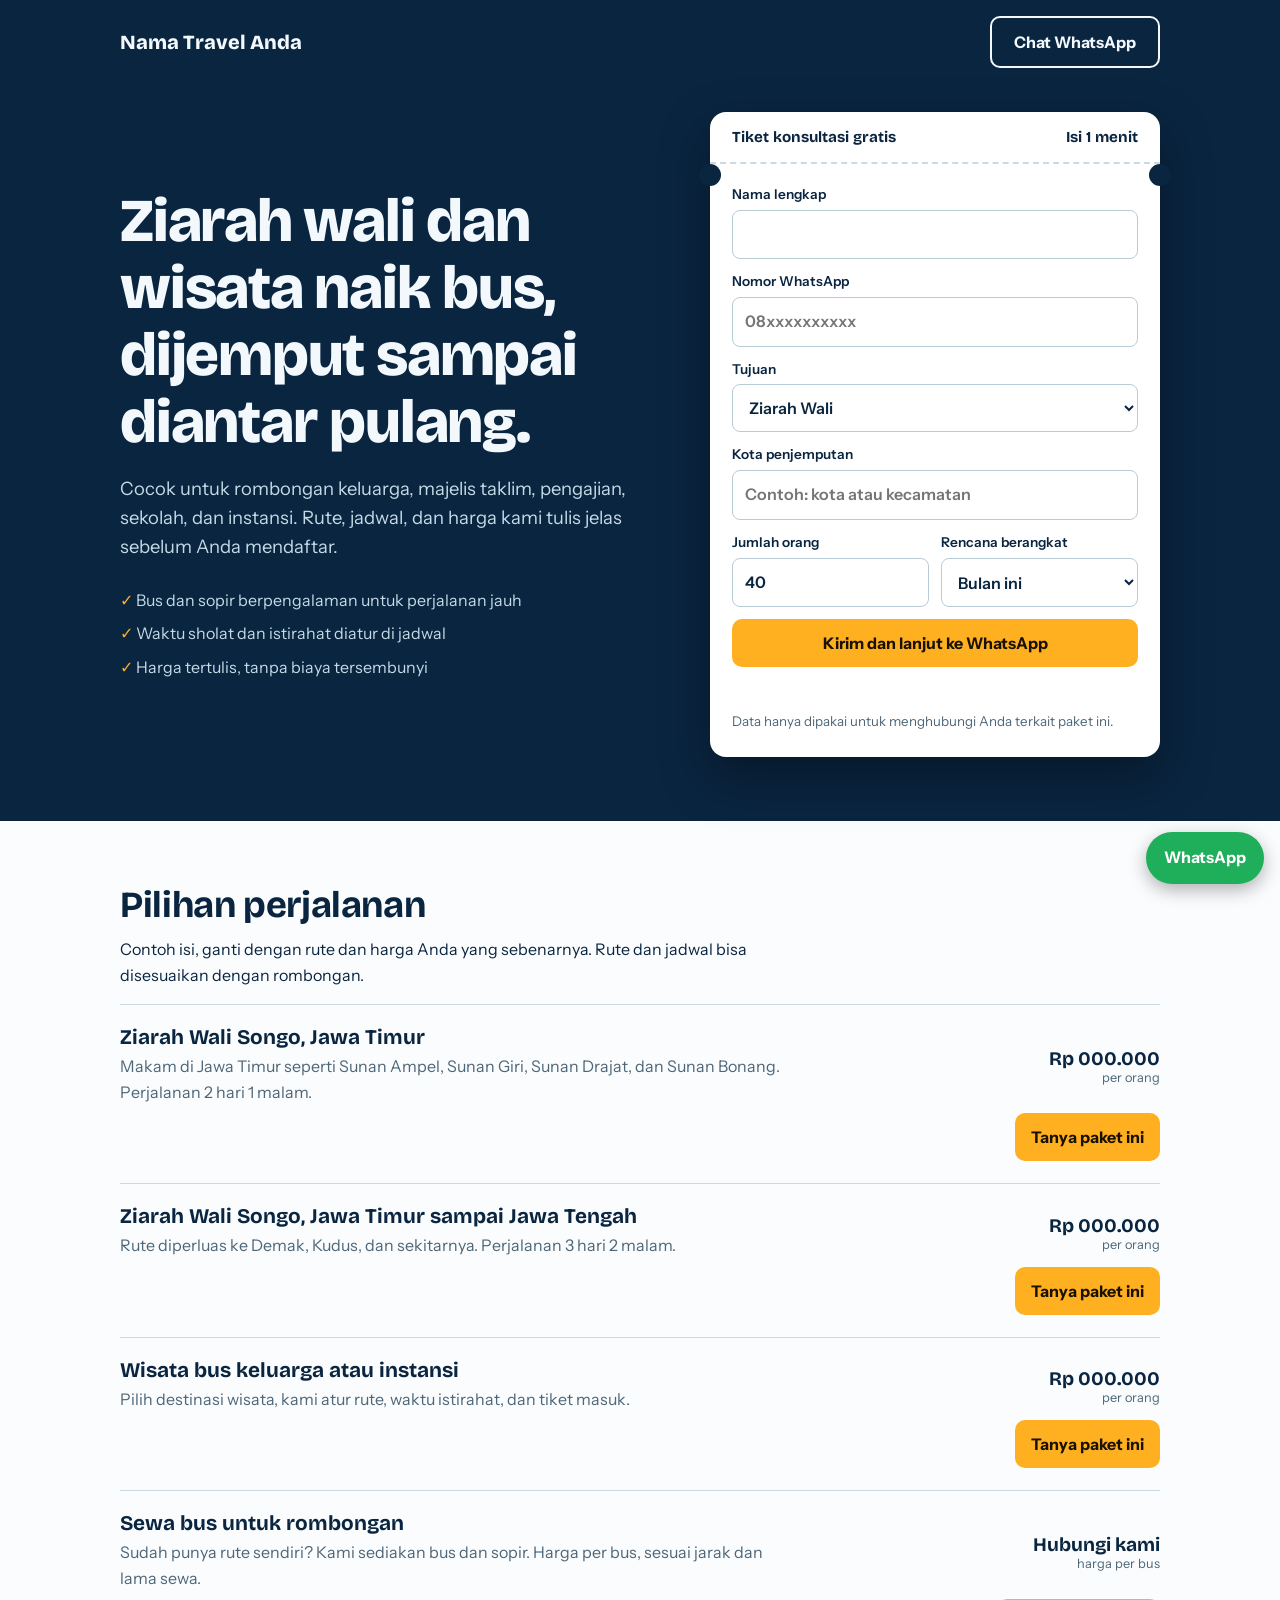
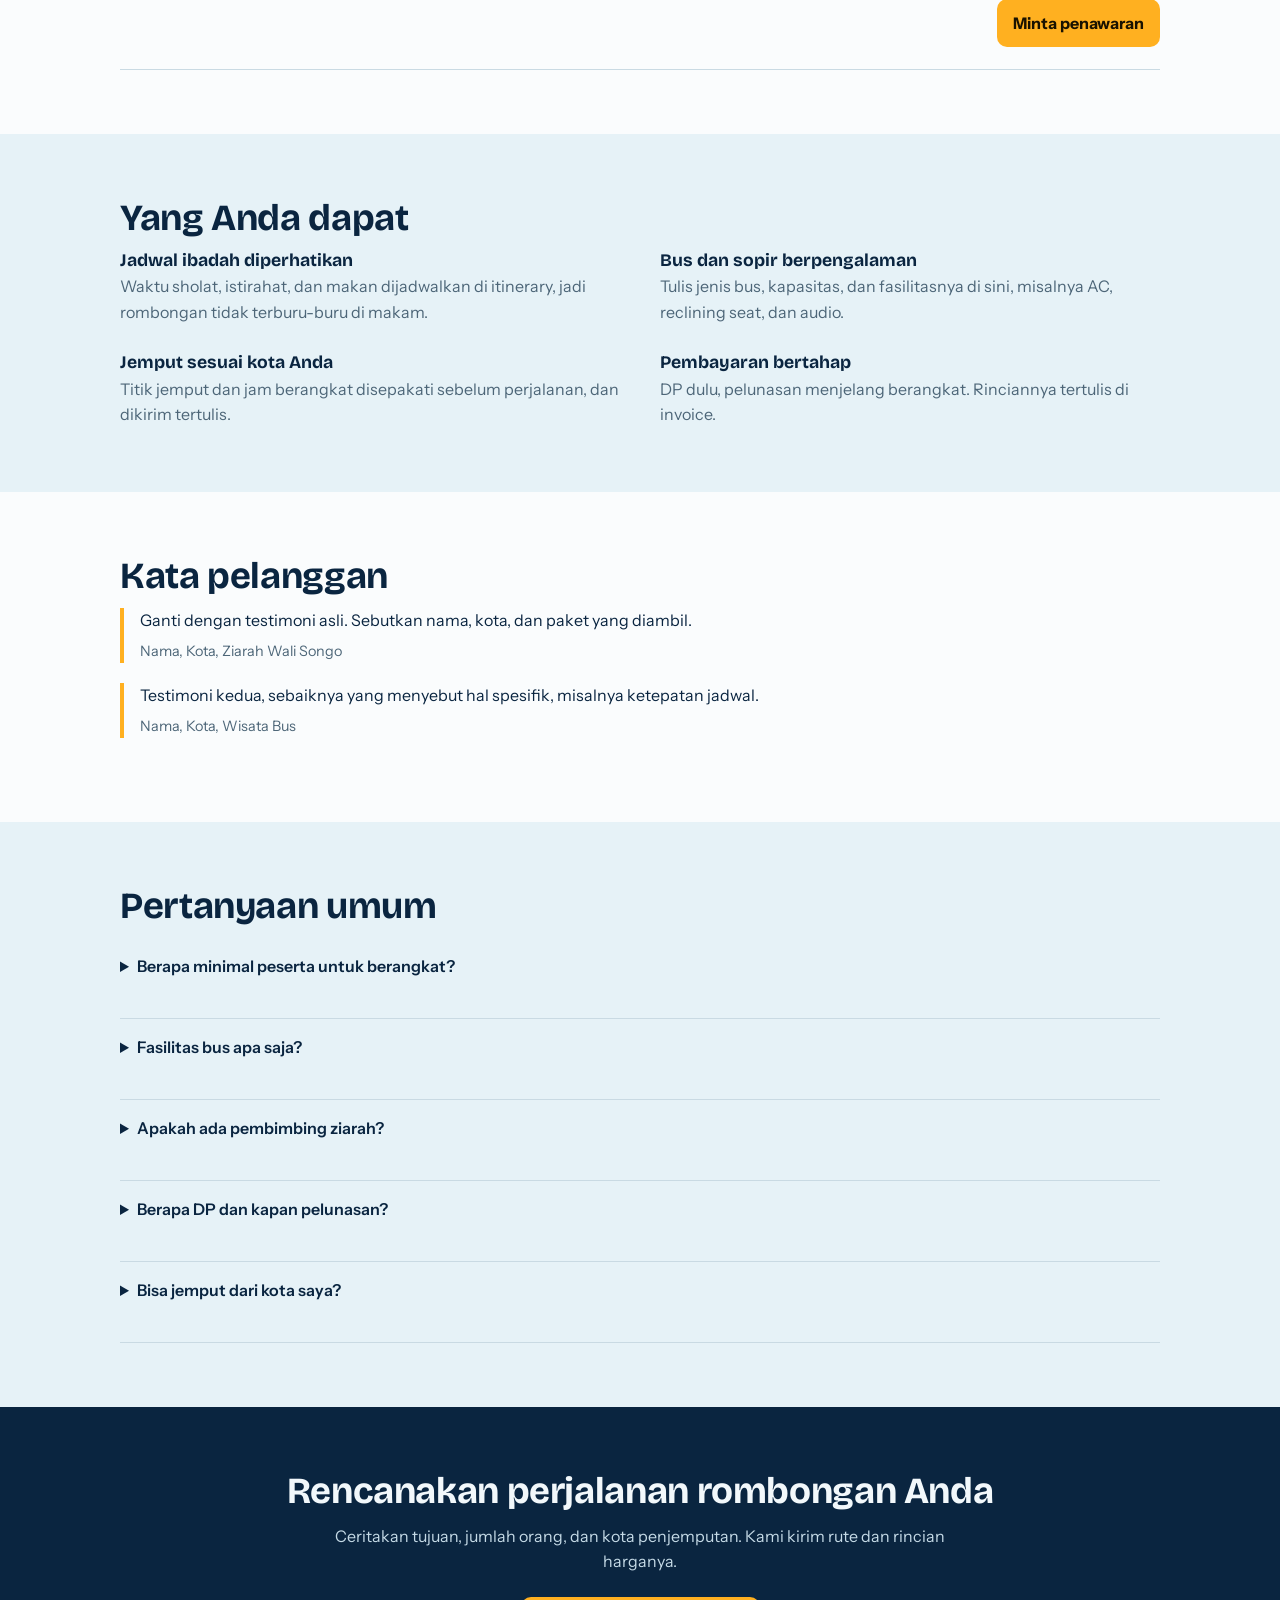
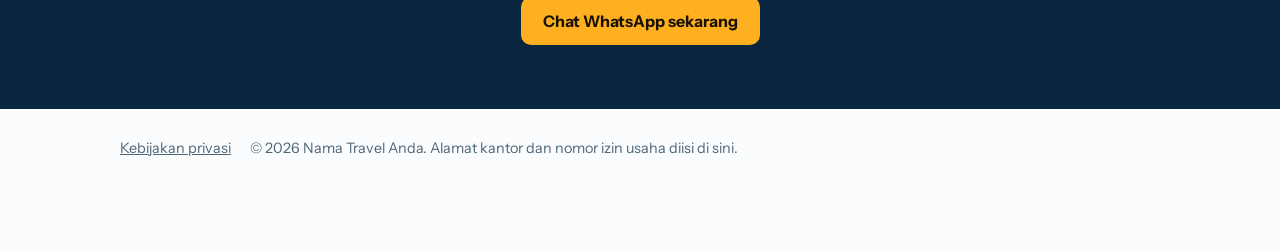
==== index.html @ 1b70b406 "Add files via upload" ====
<!DOCTYPE html>
<html lang="id">
<head>
<meta charset="utf-8">
<meta name="viewport" content="width=device-width, initial-scale=1, viewport-fit=cover">
<meta name="theme-color" content="#0A2540">
<title>Wisata dan Ziarah Wali Naik Bus, Harga Jelas | Nama Travel Anda</title>
<meta name="description" content="Paket wisata dan ziarah wali dengan bus untuk keluarga, pengajian, dan instansi. Itinerary jelas, harga transparan. Konsultasi gratis via WhatsApp.">
<link rel="preconnect" href="https://fonts.googleapis.com">
<link rel="preconnect" href="https://fonts.gstatic.com" crossorigin>
<link href="https://fonts.googleapis.com/css2?family=Bricolage+Grotesque:wght@600;700;800&family=Instrument+Sans:wght@400;600;700&display=swap" rel="stylesheet">
<link rel="stylesheet" href="style.css">
<script src="config.js" defer></script>
</head>
<body>

<div class="hero">
  <div class="wrap">
    <header class="top">
      <span class="logo">Nama Travel Anda</span>
      <a class="btn ghost" data-wa="Halo, saya mau tanya paket perjalanan.">Chat WhatsApp</a>
    </header>
    <div class="grid">
      <div>
        <h1>Ziarah wali dan wisata naik bus, dijemput sampai diantar pulang.</h1>
        <p class="lead">Cocok untuk rombongan keluarga, majelis taklim, pengajian, sekolah, dan instansi. Rute, jadwal, dan harga kami tulis jelas sebelum Anda mendaftar.</p>
        <ul>
          <li>Bus dan sopir berpengalaman untuk perjalanan jauh</li>
          <li>Waktu sholat dan istirahat diatur di jadwal</li>
          <li>Harga tertulis, tanpa biaya tersembunyi</li>
        </ul>
      </div>

      <div class="pass" id="daftar">
        <div class="pass-head"><span>Tiket konsultasi gratis</span><span>Isi 1 menit</span></div>
        <form id="lead-form" novalidate>
          <label>Nama lengkap<input name="nama" autocomplete="name" enterkeyhint="next" required></label>
          <label>Nomor WhatsApp<input name="hp" type="tel" inputmode="tel" autocomplete="tel" enterkeyhint="send" placeholder="08xxxxxxxxxx" required></label>
          <label>Tujuan
            <select name="tujuan">
              <option>Ziarah Wali</option>
              <option>Wisata Bus</option>
              <option>Sewa Bus Rombongan</option>
            </select>
          </label>
          <label>Kota penjemputan<input name="jemput" autocomplete="address-level2" enterkeyhint="next" placeholder="Contoh: kota atau kecamatan"></label>
          <div class="row2">
            <label>Jumlah orang<input name="pax" type="number" inputmode="numeric" min="1" value="40"></label>
            <label>Rencana berangkat
              <select name="bulan">
                <option>Bulan ini</option><option>1–2 bulan lagi</option><option>3–6 bulan lagi</option><option>Belum pasti</option>
              </select>
            </label>
          </div>
          <button class="btn" type="submit">Kirim dan lanjut ke WhatsApp</button>
          <p id="form-msg" role="status"></p>
          <small>Data hanya dipakai untuk menghubungi Anda terkait paket ini.</small>
        </form>
      </div>
    </div>
  </div>
</div>

<section class="s" id="paket">
  <div class="wrap">
    <h2>Pilihan perjalanan</h2>
    <p>Contoh isi, ganti dengan rute dan harga Anda yang sebenarnya. Rute dan jadwal bisa disesuaikan dengan rombongan.</p>
    <div class="pkg">
      <div class="pkg-row">
        <div><h3>Ziarah Wali Songo, Jawa Timur</h3><p>Makam di Jawa Timur seperti Sunan Ampel, Sunan Giri, Sunan Drajat, dan Sunan Bonang. Perjalanan 2 hari 1 malam.</p></div>
        <div class="price">Rp 000.000<small>per orang</small></div>
        <a class="btn" data-wa="Halo, saya mau tanya paket Ziarah Wali Songo Jawa Timur.">Tanya paket ini</a>
      </div>
      <div class="pkg-row">
        <div><h3>Ziarah Wali Songo, Jawa Timur sampai Jawa Tengah</h3><p>Rute diperluas ke Demak, Kudus, dan sekitarnya. Perjalanan 3 hari 2 malam.</p></div>
        <div class="price">Rp 000.000<small>per orang</small></div>
        <a class="btn" data-wa="Halo, saya mau tanya paket Ziarah Wali Songo Jatim dan Jateng.">Tanya paket ini</a>
      </div>
      <div class="pkg-row">
        <div><h3>Wisata bus keluarga atau instansi</h3><p>Pilih destinasi wisata, kami atur rute, waktu istirahat, dan tiket masuk.</p></div>
        <div class="price">Rp 000.000<small>per orang</small></div>
        <a class="btn" data-wa="Halo, saya mau tanya paket wisata bus.">Tanya paket ini</a>
      </div>
      <div class="pkg-row">
        <div><h3>Sewa bus untuk rombongan</h3><p>Sudah punya rute sendiri? Kami sediakan bus dan sopir. Harga per bus, sesuai jarak dan lama sewa.</p></div>
        <div class="price">Hubungi kami<small>harga per bus</small></div>
        <a class="btn" data-wa="Halo, saya mau minta penawaran sewa bus rombongan.">Minta penawaran</a>
      </div>
    </div>
  </div>
</section>

<section class="s alt">
  <div class="wrap">
    <h2>Yang Anda dapat</h2>
    <div class="why">
      <div><h3>Jadwal ibadah diperhatikan</h3><p>Waktu sholat, istirahat, dan makan dijadwalkan di itinerary, jadi rombongan tidak terburu-buru di makam.</p></div>
      <div><h3>Bus dan sopir berpengalaman</h3><p>Tulis jenis bus, kapasitas, dan fasilitasnya di sini, misalnya AC, reclining seat, dan audio.</p></div>
      <div><h3>Jemput sesuai kota Anda</h3><p>Titik jemput dan jam berangkat disepakati sebelum perjalanan, dan dikirim tertulis.</p></div>
      <div><h3>Pembayaran bertahap</h3><p>DP dulu, pelunasan menjelang berangkat. Rinciannya tertulis di invoice.</p></div>
    </div>
  </div>
</section>

<section class="s">
  <div class="wrap">
    <h2>Kata pelanggan</h2>
    <blockquote>Ganti dengan testimoni asli. Sebutkan nama, kota, dan paket yang diambil.<cite>Nama, Kota, Ziarah Wali Songo</cite></blockquote>
    <blockquote>Testimoni kedua, sebaiknya yang menyebut hal spesifik, misalnya ketepatan jadwal.<cite>Nama, Kota, Wisata Bus</cite></blockquote>
  </div>
</section>

<section class="s alt">
  <div class="wrap">
    <h2>Pertanyaan umum</h2>
    <details><summary>Berapa minimal peserta untuk berangkat?</summary><p>Isi sesuai kebijakan Anda, misalnya minimal 1 bus penuh atau bergabung dengan rombongan lain.</p></details>
    <details><summary>Fasilitas bus apa saja?</summary><p>Tulis jenis bus, kapasitas, dan fasilitasnya.</p></details>
    <details><summary>Apakah ada pembimbing ziarah?</summary><p>Jelaskan apakah ada pembimbing doa dan tahlil, serta bahasa yang dipakai.</p></details>
    <details><summary>Berapa DP dan kapan pelunasan?</summary><p>Isi sesuai kebijakan Anda, misalnya DP 30% dan pelunasan H-7.</p></details>
    <details><summary>Bisa jemput dari kota saya?</summary><p>Tulis area penjemputan dan biaya tambahan jika ada.</p></details>
  </div>
</section>

<section class="final">
  <div class="wrap">
    <h2>Rencanakan perjalanan rombongan Anda</h2>
    <p>Ceritakan tujuan, jumlah orang, dan kota penjemputan. Kami kirim rute dan rincian harganya.</p>
    <a class="btn" data-wa="Halo, saya mau konsultasi perjalanan bus untuk rombongan.">Chat WhatsApp sekarang</a>
  </div>
</section>

<footer>
  <div class="wrap">
    <a href="privacy.html">Kebijakan privasi</a>
    <span>© <span id="year"></span> Nama Travel Anda. Alamat kantor dan nomor izin usaha diisi di sini.</span>
  </div>
</footer>

<a class="fab" data-wa="Halo, saya mau tanya paket perjalanan.">WhatsApp</a>
<nav class="bar" aria-label="Hubungi kami">
  <a class="btn ghost" href="#daftar">Isi formulir</a>
  <a class="btn wa" data-wa="Halo, saya mau tanya paket perjalanan.">Chat WhatsApp</a>
</nav>
<script src="script.js" defer></script>
</body>
</html>
---- style.css ----
:root{
  --ink:#0A2540; --sea:#0F6E8C; --sky:#E6F2F7; --paper:#FAFCFD; --sun:#FFB020; --sun-d:#E59A0A; --line:#C9DAE3; --muted:#4D6678;
  --sans:"Instrument Sans",system-ui,sans-serif; --display:"Bricolage Grotesque","Instrument Sans",system-ui,sans-serif;
}
@media (prefers-color-scheme:dark){:root{--ink:#EAF3F8;--paper:#0A1A26;--sky:#10293A;--line:#24445A;--muted:#9DB6C6;--sea:#5FC0DD}}
*{box-sizing:border-box}
html{scroll-behavior:smooth}
@media (prefers-reduced-motion:reduce){html{scroll-behavior:auto}*{animation:none!important;transition:none!important}}
body{margin:0;font:1rem/1.6 var(--sans);color:var(--ink);background:var(--paper)}
img{max-width:100%}
a{color:inherit}
:focus-visible{outline:3px solid var(--sun);outline-offset:2px}
.wrap{max-width:1080px;margin:0 auto;padding:0 20px}
h1,h2,h3{font-family:var(--display);line-height:1.1;margin:0}
h1{font-size:clamp(2.2rem,6vw,3.8rem);font-weight:800;letter-spacing:-.02em}
h2{font-size:clamp(1.6rem,3.5vw,2.3rem);font-weight:700;letter-spacing:-.01em;margin-bottom:12px}
p{margin:0 0 1em;max-width:62ch}
.btn{display:inline-block;background:var(--sun);color:#1a1200;font-weight:700;padding:14px 22px;border-radius:10px;text-decoration:none;border:0;font:700 1rem var(--sans);cursor:pointer;transition:background .15s}
.btn:hover{background:var(--sun-d)}
.btn.ghost{background:transparent;color:inherit;border:2px solid currentColor}
header.top{display:flex;justify-content:space-between;align-items:center;padding:16px 0}
.logo{font:800 1.25rem var(--display)}
/* hero */
.hero{background:var(--ink);color:#F2F8FB;padding-bottom:64px}
@media (prefers-color-scheme:dark){.hero{background:#0E2C40;color:#EAF3F8}}
.hero .grid{display:grid;grid-template-columns:1.1fr .9fr;gap:40px;align-items:center;padding-top:28px}
.hero p.lead{font-size:1.15rem;color:#C5DAE6;margin:18px 0 26px}
.hero ul{list-style:none;padding:0;margin:26px 0 0;display:grid;gap:8px;color:#C5DAE6}
.hero li::before{content:"✓ ";color:var(--sun);font-weight:700}
/* boarding-pass form */
.pass{background:#fff;color:#0A2540;border-radius:16px;position:relative;box-shadow:0 20px 50px rgba(0,0,0,.35)}
.pass-head{padding:16px 22px;border-bottom:2px dashed var(--line);display:flex;justify-content:space-between;font:700 .95rem var(--display)}
.pass form{padding:20px 22px 24px;display:grid;gap:12px}
.pass::before,.pass::after{content:"";position:absolute;top:52px;width:22px;height:22px;border-radius:50%;background:var(--ink)}
@media (prefers-color-scheme:dark){.pass::before,.pass::after{background:#0E2C40}}
.pass::before{left:-11px}.pass::after{right:-11px}
label{font-size:.85rem;font-weight:600;display:grid;gap:4px}
input,select{font:inherit;padding:11px 12px;border:1.5px solid #B7CBD6;border-radius:8px;background:#fff;color:#0A2540;width:100%}
.row2{display:grid;grid-template-columns:1fr 1fr;gap:12px}
.pass .btn{width:100%}
#form-msg{margin:0;font-size:.9rem;min-height:1.4em;color:#0F6E8C}
.pass small{color:#4D6678}
/* sections */
section.s{padding:64px 0}
section.alt{background:var(--sky)}
.pkg{border-top:1px solid var(--line)}
.pkg-row{display:grid;grid-template-columns:1fr auto;gap:8px 24px;padding:22px 0;border-bottom:1px solid var(--line);align-items:center}
.pkg-row h3{font-size:1.3rem}
.pkg-row p{margin:4px 0 0;color:var(--muted)}
.price{font:700 1.2rem var(--display);text-align:right}
.price small{display:block;font:400 .8rem var(--sans);color:var(--muted)}
.pkg-row a.btn{grid-column:2;justify-self:end;padding:10px 16px}
.why{display:grid;grid-template-columns:repeat(2,1fr);gap:28px 40px}
.why h3{font-size:1.1rem;margin-bottom:4px}
.why p{margin:0;color:var(--muted)}
blockquote{margin:0 0 20px;padding-left:16px;border-left:4px solid var(--sun);max-width:60ch}
blockquote cite{display:block;color:var(--muted);font-style:normal;font-size:.9rem;margin-top:6px}
details{border-bottom:1px solid var(--line);padding:16px 0}
summary{cursor:pointer;font-weight:600}
details p{margin:10px 0 0;color:var(--muted)}
.final{text-align:center;background:var(--ink);color:#F2F8FB;padding:64px 0}
.final p{margin:0 auto 22px;color:#C5DAE6}
footer{padding:28px 0 90px;font-size:.9rem;color:var(--muted)}
footer a{margin-right:16px}
.fab{position:fixed;right:16px;bottom:16px;background:#1FAF5A;color:#fff;font-weight:700;text-decoration:none;padding:13px 18px;border-radius:999px;box-shadow:0 6px 18px rgba(0,0,0,.3);z-index:9}
@media (max-width:820px){
  .hero .grid{grid-template-columns:1fr}
  .why{grid-template-columns:1fr}
  .pkg-row{grid-template-columns:1fr}.price{text-align:left}.pkg-row a.btn{grid-column:1;justify-self:start}
}

/* ===== Optimasi HP ===== */
html{-webkit-text-size-adjust:100%}
a,button,summary,input,select{touch-action:manipulation;-webkit-tap-highlight-color:transparent}
.btn,summary{min-height:48px}
.btn{display:inline-flex;align-items:center;justify-content:center;text-align:center}
input,select{font-size:16px;min-height:48px} /* 16px mencegah zoom otomatis di iPhone */
.bar{display:none}
@media (max-width:820px){
  .wrap{padding:0 16px}
  header.top .btn{display:none}
  header.top{padding:14px 0 4px}
  .hero{padding-bottom:40px}
  .hero .grid{gap:28px;padding-top:12px}
  h1{font-size:clamp(1.9rem,8.5vw,2.4rem)}
  .hero p.lead{font-size:1.05rem;margin:14px 0 18px}
  .hero ul{margin-top:18px}
  .pass::before,.pass::after{display:none}
  .pass-head{padding:14px 16px}
  .pass form{padding:16px}
  .row2{grid-template-columns:1fr}
  section.s{padding:44px 0}
  .pkg-row a.btn{width:100%}
  details{padding:6px 0}
  summary{display:flex;align-items:center;padding:10px 0}
  .final{padding:44px 0}
  .final .btn{width:100%}
  .fab{display:none}
  .bar{
    position:fixed;left:0;right:0;bottom:0;z-index:9;display:grid;grid-template-columns:1fr 1.3fr;gap:10px;
    padding:10px 16px calc(10px + env(safe-area-inset-bottom,0px));
    background:var(--paper);border-top:1px solid var(--line);box-shadow:0 -6px 18px rgba(0,0,0,.12)
  }
  .bar .btn{padding:10px 12px}
  .bar .btn.ghost{color:var(--ink)}
  .bar .btn.wa{background:#1FAF5A;color:#fff}
  footer{padding-bottom:calc(96px + env(safe-area-inset-bottom,0px))}
}
@media (max-width:360px){.bar{grid-template-columns:1fr}.bar .btn.ghost{display:none}}
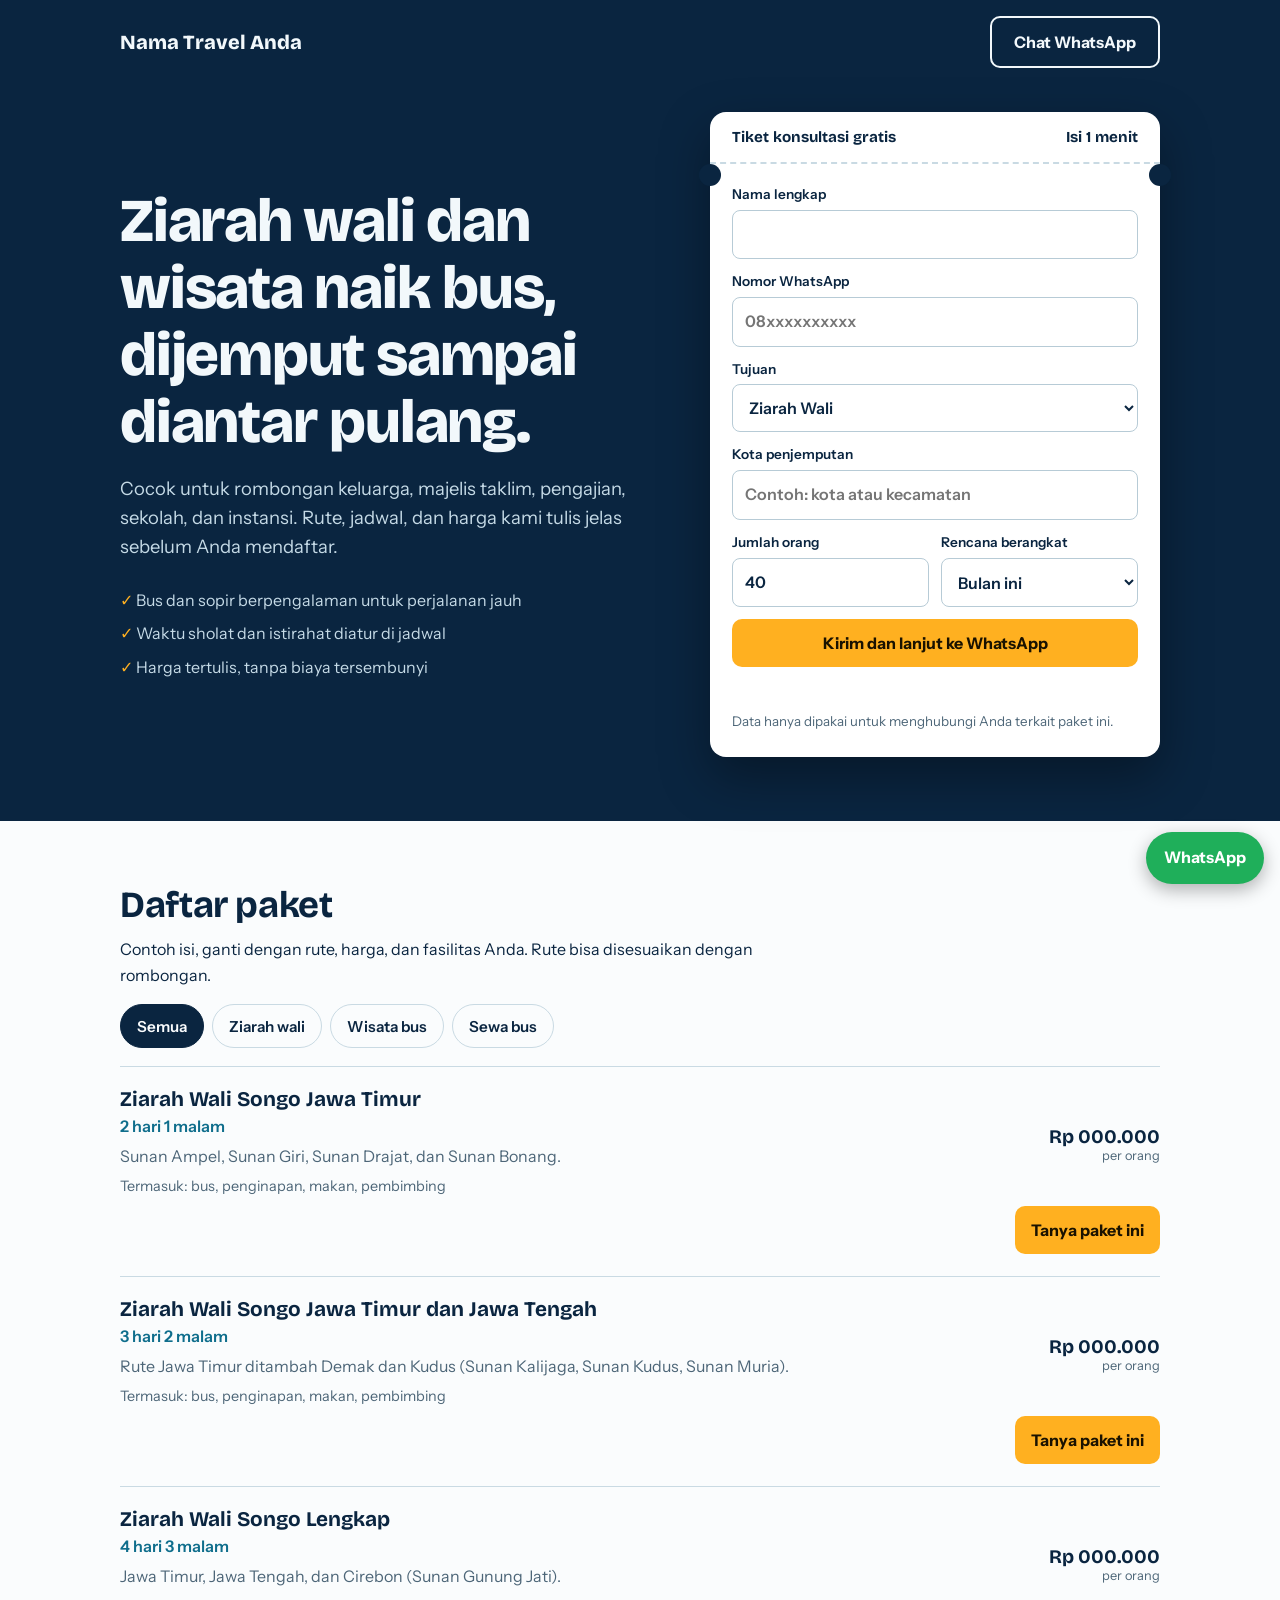
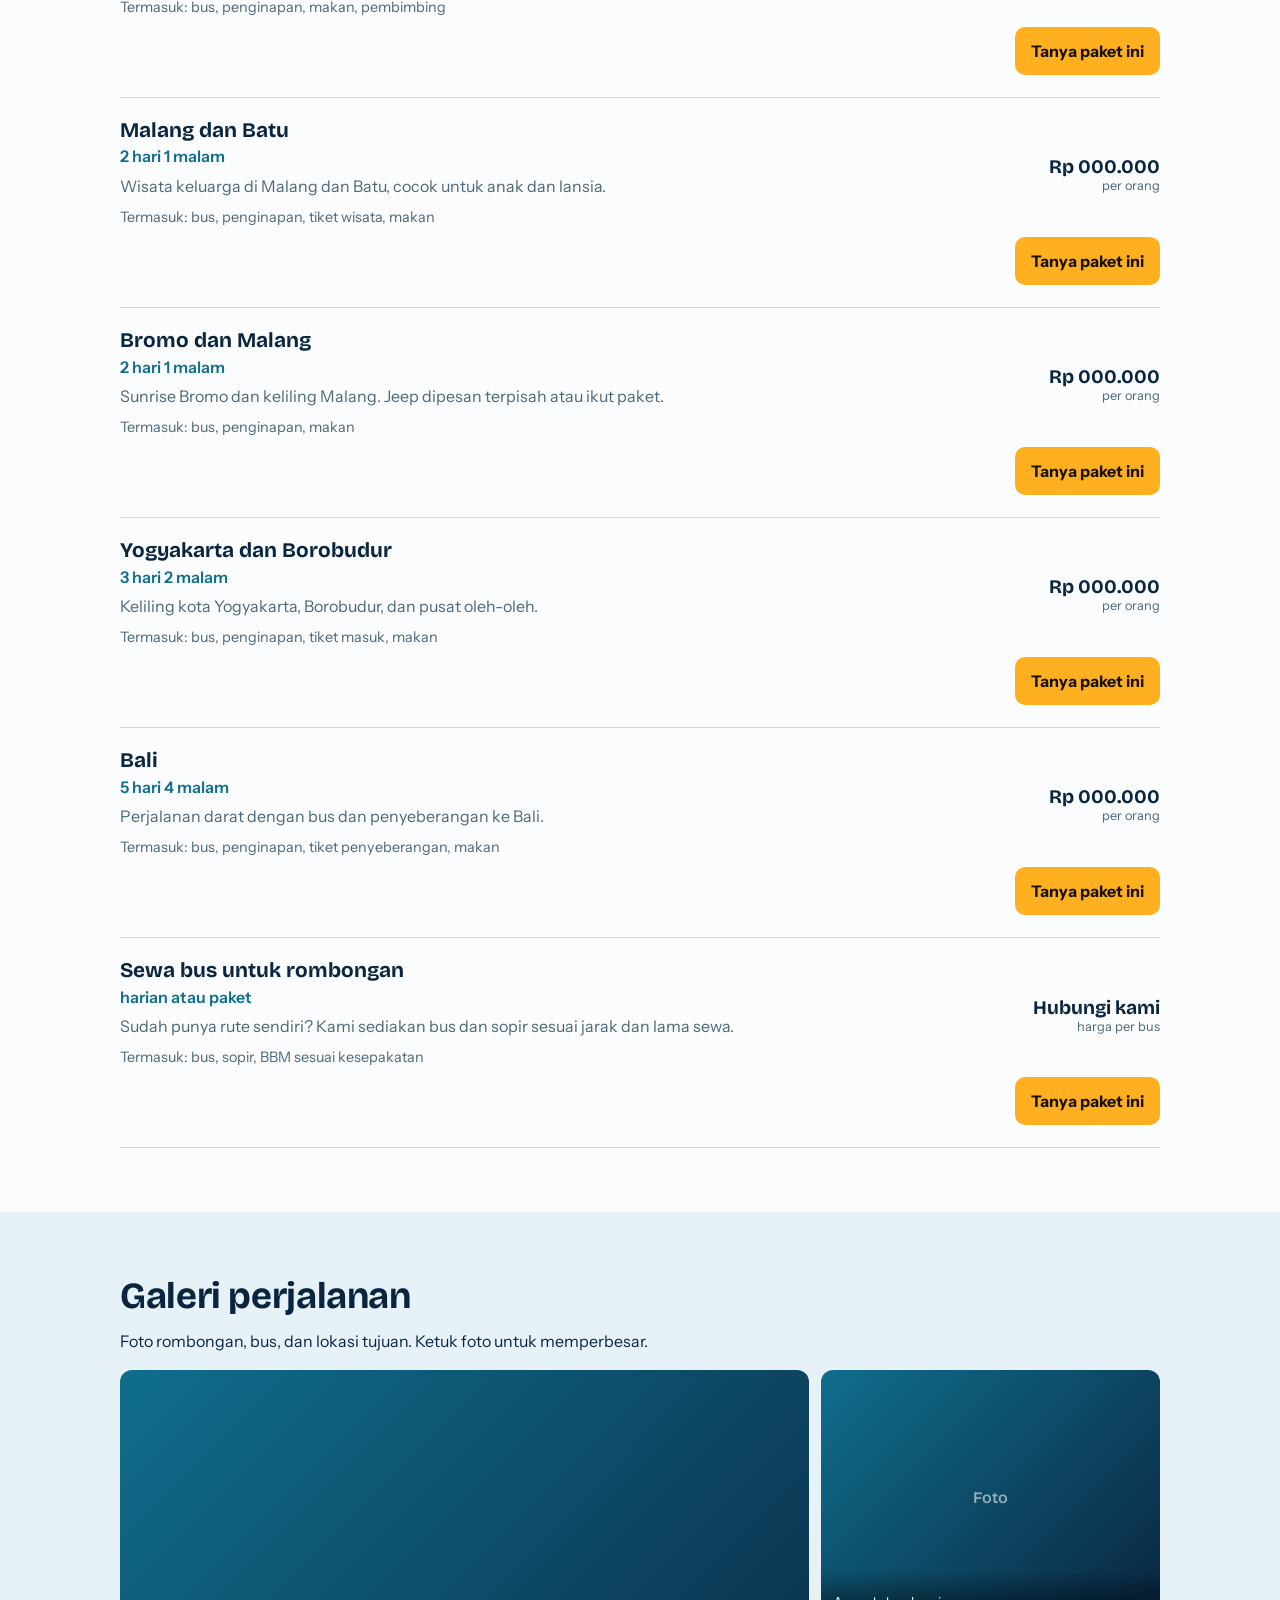
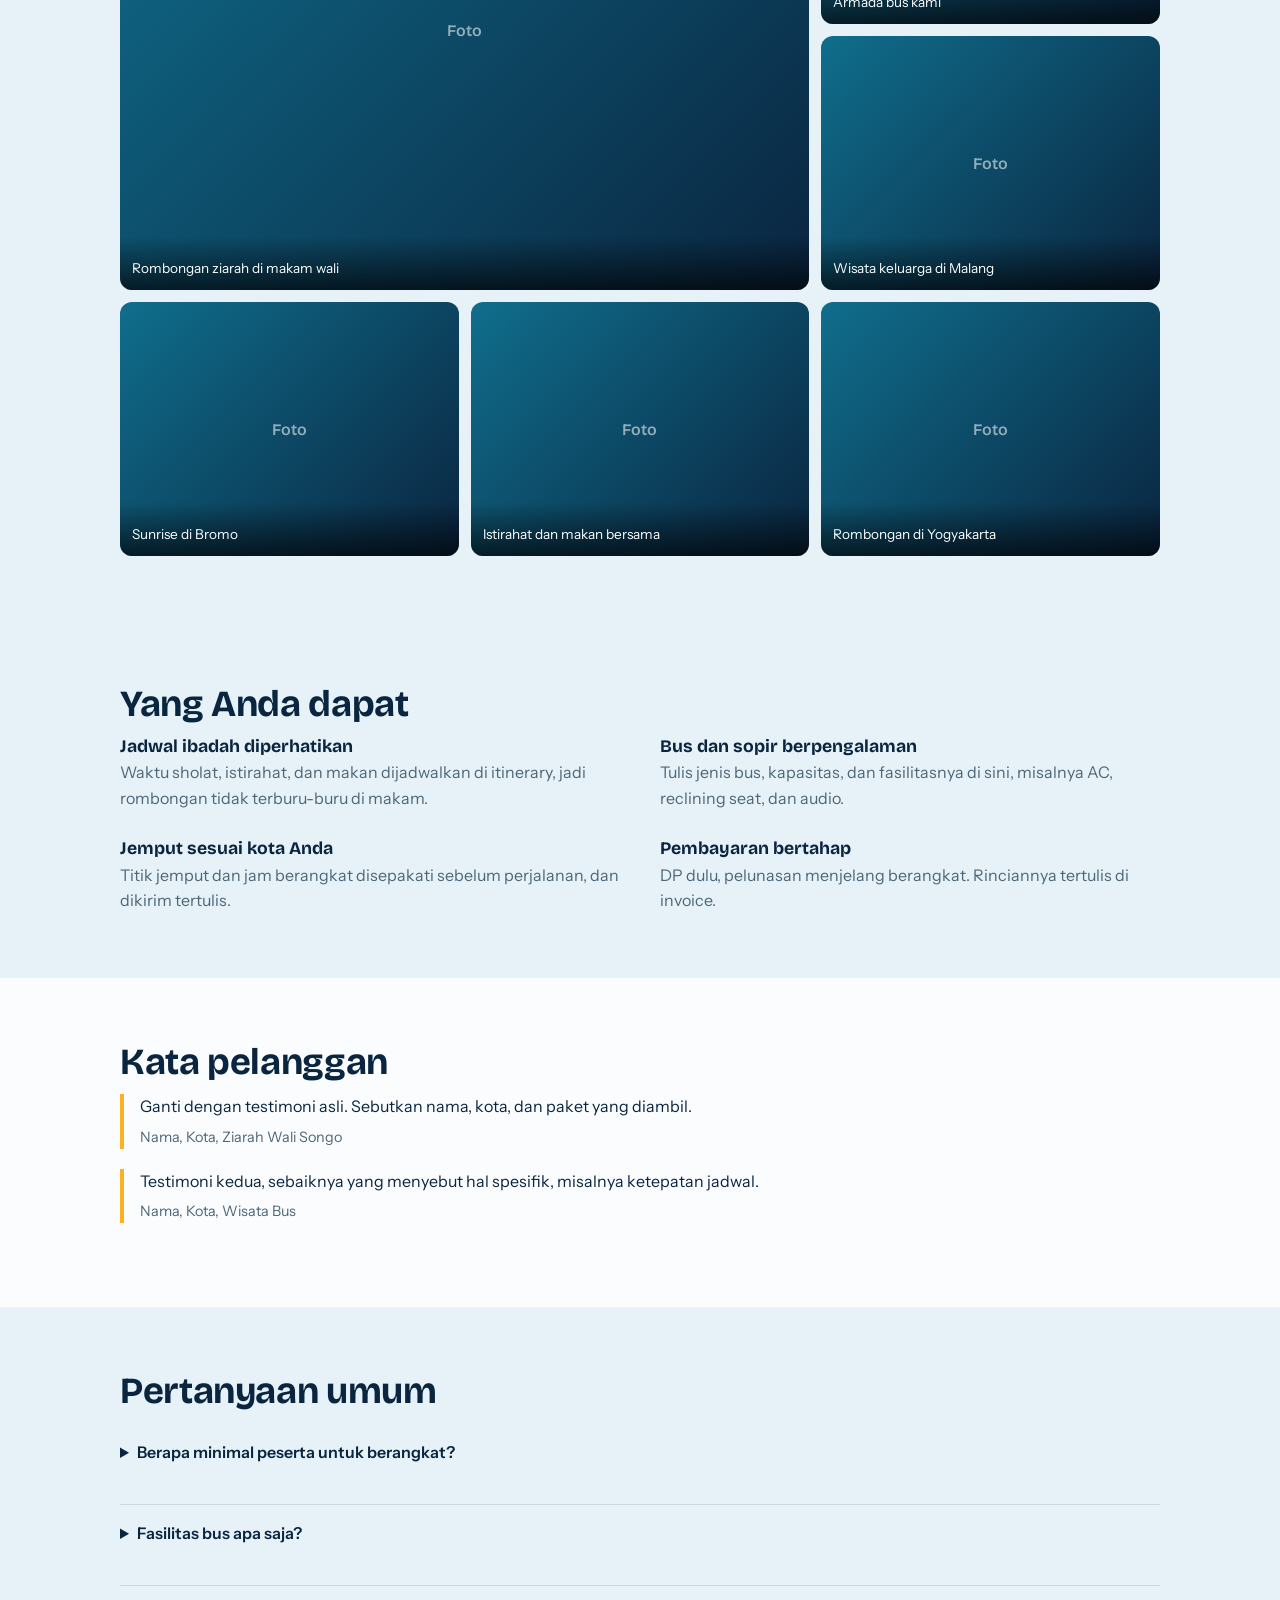
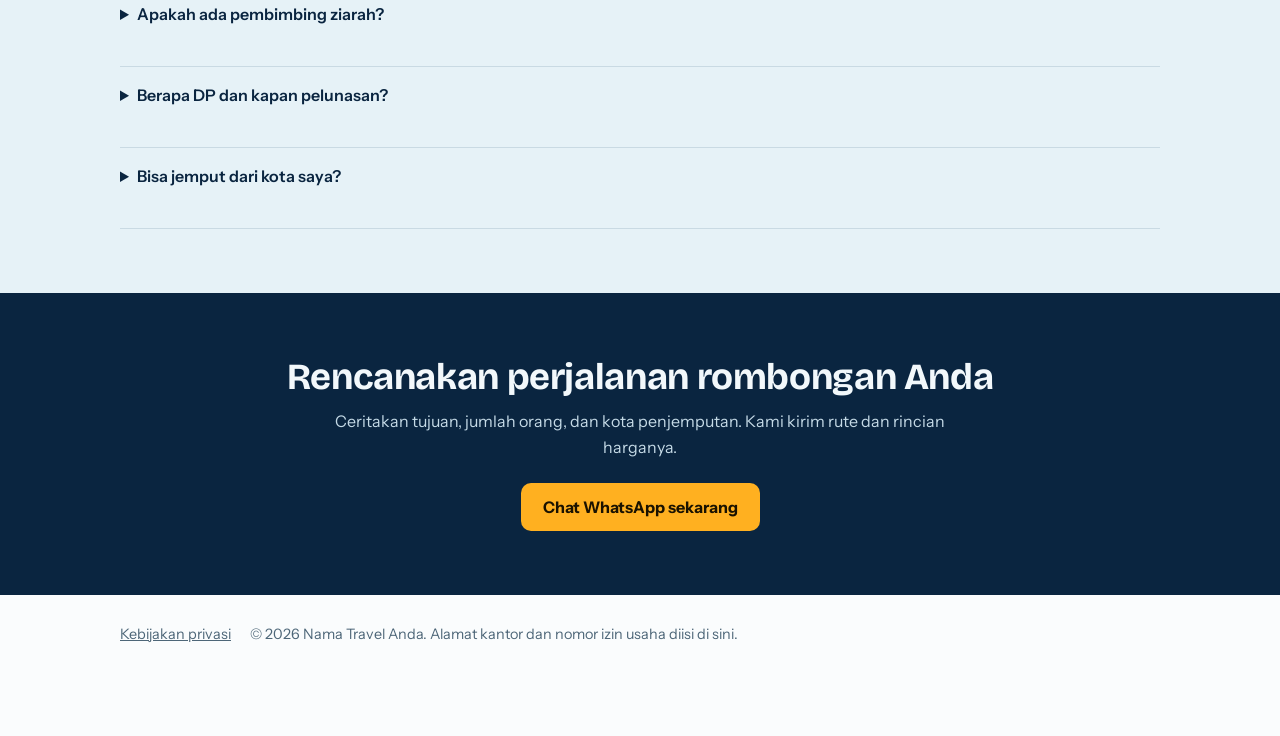
==== commit 275e2be7: "Add files via upload" ====
--- a/index.html
+++ b/index.html
@@ -63,32 +63,78 @@
 
 <section class="s" id="paket">
   <div class="wrap">
-    <h2>Pilihan perjalanan</h2>
-    <p>Contoh isi, ganti dengan rute dan harga Anda yang sebenarnya. Rute dan jadwal bisa disesuaikan dengan rombongan.</p>
+    <h2>Daftar paket</h2>
+    <p>Contoh isi, ganti dengan rute, harga, dan fasilitas Anda. Rute bisa disesuaikan dengan rombongan.</p>
+    <div class="chips" role="group" aria-label="Filter paket">
+      <button type="button" class="chip on" data-filter="all">Semua</button>
+      <button type="button" class="chip" data-filter="ziarah">Ziarah wali</button>
+      <button type="button" class="chip" data-filter="wisata">Wisata bus</button>
+      <button type="button" class="chip" data-filter="sewa">Sewa bus</button>
+    </div>
     <div class="pkg">
-      <div class="pkg-row">
-        <div><h3>Ziarah Wali Songo, Jawa Timur</h3><p>Makam di Jawa Timur seperti Sunan Ampel, Sunan Giri, Sunan Drajat, dan Sunan Bonang. Perjalanan 2 hari 1 malam.</p></div>
+      <div class="pkg-row" data-kat="ziarah">
+        <div><h3>Ziarah Wali Songo Jawa Timur</h3><p class="meta">2 hari 1 malam</p><p>Sunan Ampel, Sunan Giri, Sunan Drajat, dan Sunan Bonang.</p><p class="inc">Termasuk: bus, penginapan, makan, pembimbing</p></div>
         <div class="price">Rp 000.000<small>per orang</small></div>
         <a class="btn" data-wa="Halo, saya mau tanya paket Ziarah Wali Songo Jawa Timur.">Tanya paket ini</a>
       </div>
-      <div class="pkg-row">
-        <div><h3>Ziarah Wali Songo, Jawa Timur sampai Jawa Tengah</h3><p>Rute diperluas ke Demak, Kudus, dan sekitarnya. Perjalanan 3 hari 2 malam.</p></div>
+      <div class="pkg-row" data-kat="ziarah">
+        <div><h3>Ziarah Wali Songo Jawa Timur dan Jawa Tengah</h3><p class="meta">3 hari 2 malam</p><p>Rute Jawa Timur ditambah Demak dan Kudus (Sunan Kalijaga, Sunan Kudus, Sunan Muria).</p><p class="inc">Termasuk: bus, penginapan, makan, pembimbing</p></div>
         <div class="price">Rp 000.000<small>per orang</small></div>
         <a class="btn" data-wa="Halo, saya mau tanya paket Ziarah Wali Songo Jatim dan Jateng.">Tanya paket ini</a>
       </div>
-      <div class="pkg-row">
-        <div><h3>Wisata bus keluarga atau instansi</h3><p>Pilih destinasi wisata, kami atur rute, waktu istirahat, dan tiket masuk.</p></div>
+      <div class="pkg-row" data-kat="ziarah">
+        <div><h3>Ziarah Wali Songo Lengkap</h3><p class="meta">4 hari 3 malam</p><p>Jawa Timur, Jawa Tengah, dan Cirebon (Sunan Gunung Jati).</p><p class="inc">Termasuk: bus, penginapan, makan, pembimbing</p></div>
         <div class="price">Rp 000.000<small>per orang</small></div>
-        <a class="btn" data-wa="Halo, saya mau tanya paket wisata bus.">Tanya paket ini</a>
+        <a class="btn" data-wa="Halo, saya mau tanya paket Ziarah Wali Songo Lengkap.">Tanya paket ini</a>
       </div>
-      <div class="pkg-row">
-        <div><h3>Sewa bus untuk rombongan</h3><p>Sudah punya rute sendiri? Kami sediakan bus dan sopir. Harga per bus, sesuai jarak dan lama sewa.</p></div>
+      <div class="pkg-row" data-kat="wisata">
+        <div><h3>Malang dan Batu</h3><p class="meta">2 hari 1 malam</p><p>Wisata keluarga di Malang dan Batu, cocok untuk anak dan lansia.</p><p class="inc">Termasuk: bus, penginapan, tiket wisata, makan</p></div>
+        <div class="price">Rp 000.000<small>per orang</small></div>
+        <a class="btn" data-wa="Halo, saya mau tanya paket wisata Malang dan Batu.">Tanya paket ini</a>
+      </div>
+      <div class="pkg-row" data-kat="wisata">
+        <div><h3>Bromo dan Malang</h3><p class="meta">2 hari 1 malam</p><p>Sunrise Bromo dan keliling Malang. Jeep dipesan terpisah atau ikut paket.</p><p class="inc">Termasuk: bus, penginapan, makan</p></div>
+        <div class="price">Rp 000.000<small>per orang</small></div>
+        <a class="btn" data-wa="Halo, saya mau tanya paket wisata Bromo dan Malang.">Tanya paket ini</a>
+      </div>
+      <div class="pkg-row" data-kat="wisata">
+        <div><h3>Yogyakarta dan Borobudur</h3><p class="meta">3 hari 2 malam</p><p>Keliling kota Yogyakarta, Borobudur, dan pusat oleh-oleh.</p><p class="inc">Termasuk: bus, penginapan, tiket masuk, makan</p></div>
+        <div class="price">Rp 000.000<small>per orang</small></div>
+        <a class="btn" data-wa="Halo, saya mau tanya paket wisata Yogyakarta.">Tanya paket ini</a>
+      </div>
+      <div class="pkg-row" data-kat="wisata">
+        <div><h3>Bali</h3><p class="meta">5 hari 4 malam</p><p>Perjalanan darat dengan bus dan penyeberangan ke Bali.</p><p class="inc">Termasuk: bus, penginapan, tiket penyeberangan, makan</p></div>
+        <div class="price">Rp 000.000<small>per orang</small></div>
+        <a class="btn" data-wa="Halo, saya mau tanya paket wisata Bali.">Tanya paket ini</a>
+      </div>
+      <div class="pkg-row" data-kat="sewa">
+        <div><h3>Sewa bus untuk rombongan</h3><p class="meta">harian atau paket</p><p>Sudah punya rute sendiri? Kami sediakan bus dan sopir sesuai jarak dan lama sewa.</p><p class="inc">Termasuk: bus, sopir, BBM sesuai kesepakatan</p></div>
         <div class="price">Hubungi kami<small>harga per bus</small></div>
-        <a class="btn" data-wa="Halo, saya mau minta penawaran sewa bus rombongan.">Minta penawaran</a>
+        <a class="btn" data-wa="Halo, saya mau minta penawaran sewa bus rombongan.">Tanya paket ini</a>
       </div>
     </div>
   </div>
 </section>
+
+<section class="s alt" id="galeri">
+  <div class="wrap">
+    <h2>Galeri perjalanan</h2>
+    <p>Foto rombongan, bus, dan lokasi tujuan. Ketuk foto untuk memperbesar.</p>
+    <div class="gallery">
+      <figure class="g1"><img src="images/galeri-1.jpg" alt="Rombongan ziarah di makam wali" width="800" height="600" loading="lazy" decoding="async" onerror="this.remove()"><figcaption>Rombongan ziarah di makam wali</figcaption></figure>
+      <figure class="g2"><img src="images/galeri-2.jpg" alt="Armada bus kami" width="800" height="600" loading="lazy" decoding="async" onerror="this.remove()"><figcaption>Armada bus kami</figcaption></figure>
+      <figure class="g3"><img src="images/galeri-3.jpg" alt="Wisata keluarga di Malang" width="800" height="600" loading="lazy" decoding="async" onerror="this.remove()"><figcaption>Wisata keluarga di Malang</figcaption></figure>
+      <figure class="g4"><img src="images/galeri-4.jpg" alt="Sunrise di Bromo" width="800" height="600" loading="lazy" decoding="async" onerror="this.remove()"><figcaption>Sunrise di Bromo</figcaption></figure>
+      <figure class="g5"><img src="images/galeri-5.jpg" alt="Istirahat dan makan bersama" width="800" height="600" loading="lazy" decoding="async" onerror="this.remove()"><figcaption>Istirahat dan makan bersama</figcaption></figure>
+      <figure class="g6"><img src="images/galeri-6.jpg" alt="Rombongan di Yogyakarta" width="800" height="600" loading="lazy" decoding="async" onerror="this.remove()"><figcaption>Rombongan di Yogyakarta</figcaption></figure>
+    </div>
+  </div>
+</section>
+
+<dialog id="lightbox" aria-label="Foto diperbesar">
+  <form method="dialog"><button class="lb-close" aria-label="Tutup">×</button></form>
+  <img alt="" id="lb-img"><p id="lb-cap"></p>
+</dialog>
 
 <section class="s alt">
   <div class="wrap">
--- a/style.css
+++ b/style.css
@@ -107,3 +107,32 @@
   footer{padding-bottom:calc(96px + env(safe-area-inset-bottom,0px))}
 }
 @media (max-width:360px){.bar{grid-template-columns:1fr}.bar .btn.ghost{display:none}}
+
+/* ===== Filter paket ===== */
+.chips{display:flex;flex-wrap:wrap;gap:8px;margin:0 0 18px}
+.chip{font:600 .95rem var(--sans);min-height:44px;padding:8px 16px;border-radius:999px;border:1.5px solid var(--line);background:transparent;color:var(--ink);cursor:pointer}
+.chip.on{background:var(--ink);color:var(--paper);border-color:var(--ink)}
+.pkg-row[hidden]{display:none}
+.pkg-row .meta{font-weight:600;color:var(--sea);margin:2px 0 4px}
+.pkg-row .inc{font-size:.9rem;margin-top:6px}
+
+/* ===== Galeri ===== */
+.gallery{display:grid;grid-template-columns:repeat(3,1fr);gap:12px}
+.gallery figure{margin:0;position:relative;aspect-ratio:4/3;border-radius:12px;overflow:hidden;cursor:zoom-in;
+  background:linear-gradient(135deg,var(--sea),var(--ink))}
+.gallery figure::before{content:"Foto";position:absolute;inset:0;display:grid;place-items:center;color:rgba(255,255,255,.55);font:600 1rem var(--display)}
+.gallery img{position:absolute;inset:0;width:100%;height:100%;object-fit:cover;display:block}
+.gallery figcaption{position:absolute;left:0;right:0;bottom:0;padding:22px 12px 10px;color:#fff;font-size:.85rem;
+  background:linear-gradient(transparent,rgba(0,0,0,.65))}
+.gallery .g1{grid-column:span 2;grid-row:span 2;aspect-ratio:auto}
+dialog#lightbox{border:0;padding:0;background:transparent;max-width:min(94vw,960px);max-height:92vh;color:#fff;overflow:visible}
+dialog#lightbox::backdrop{background:rgba(0,0,0,.85)}
+#lb-img{display:block;max-width:100%;max-height:78vh;margin:0 auto;border-radius:10px}
+#lb-cap{text-align:center;margin:10px 0 0}
+.lb-close{position:absolute;top:-8px;right:-4px;width:48px;height:48px;border-radius:50%;border:0;background:#fff;color:#0A2540;font-size:1.6rem;cursor:pointer;z-index:2}
+@media (max-width:820px){
+  .gallery{display:flex;overflow-x:auto;scroll-snap-type:x mandatory;gap:10px;margin:0 -16px;padding:0 16px 8px;-webkit-overflow-scrolling:touch}
+  .gallery figure,.gallery .g1{flex:0 0 82%;aspect-ratio:4/3;grid-column:auto;grid-row:auto;scroll-snap-align:center}
+  .chips{flex-wrap:nowrap;overflow-x:auto;margin-right:-16px;padding-right:16px}
+  .chip{white-space:nowrap}
+}
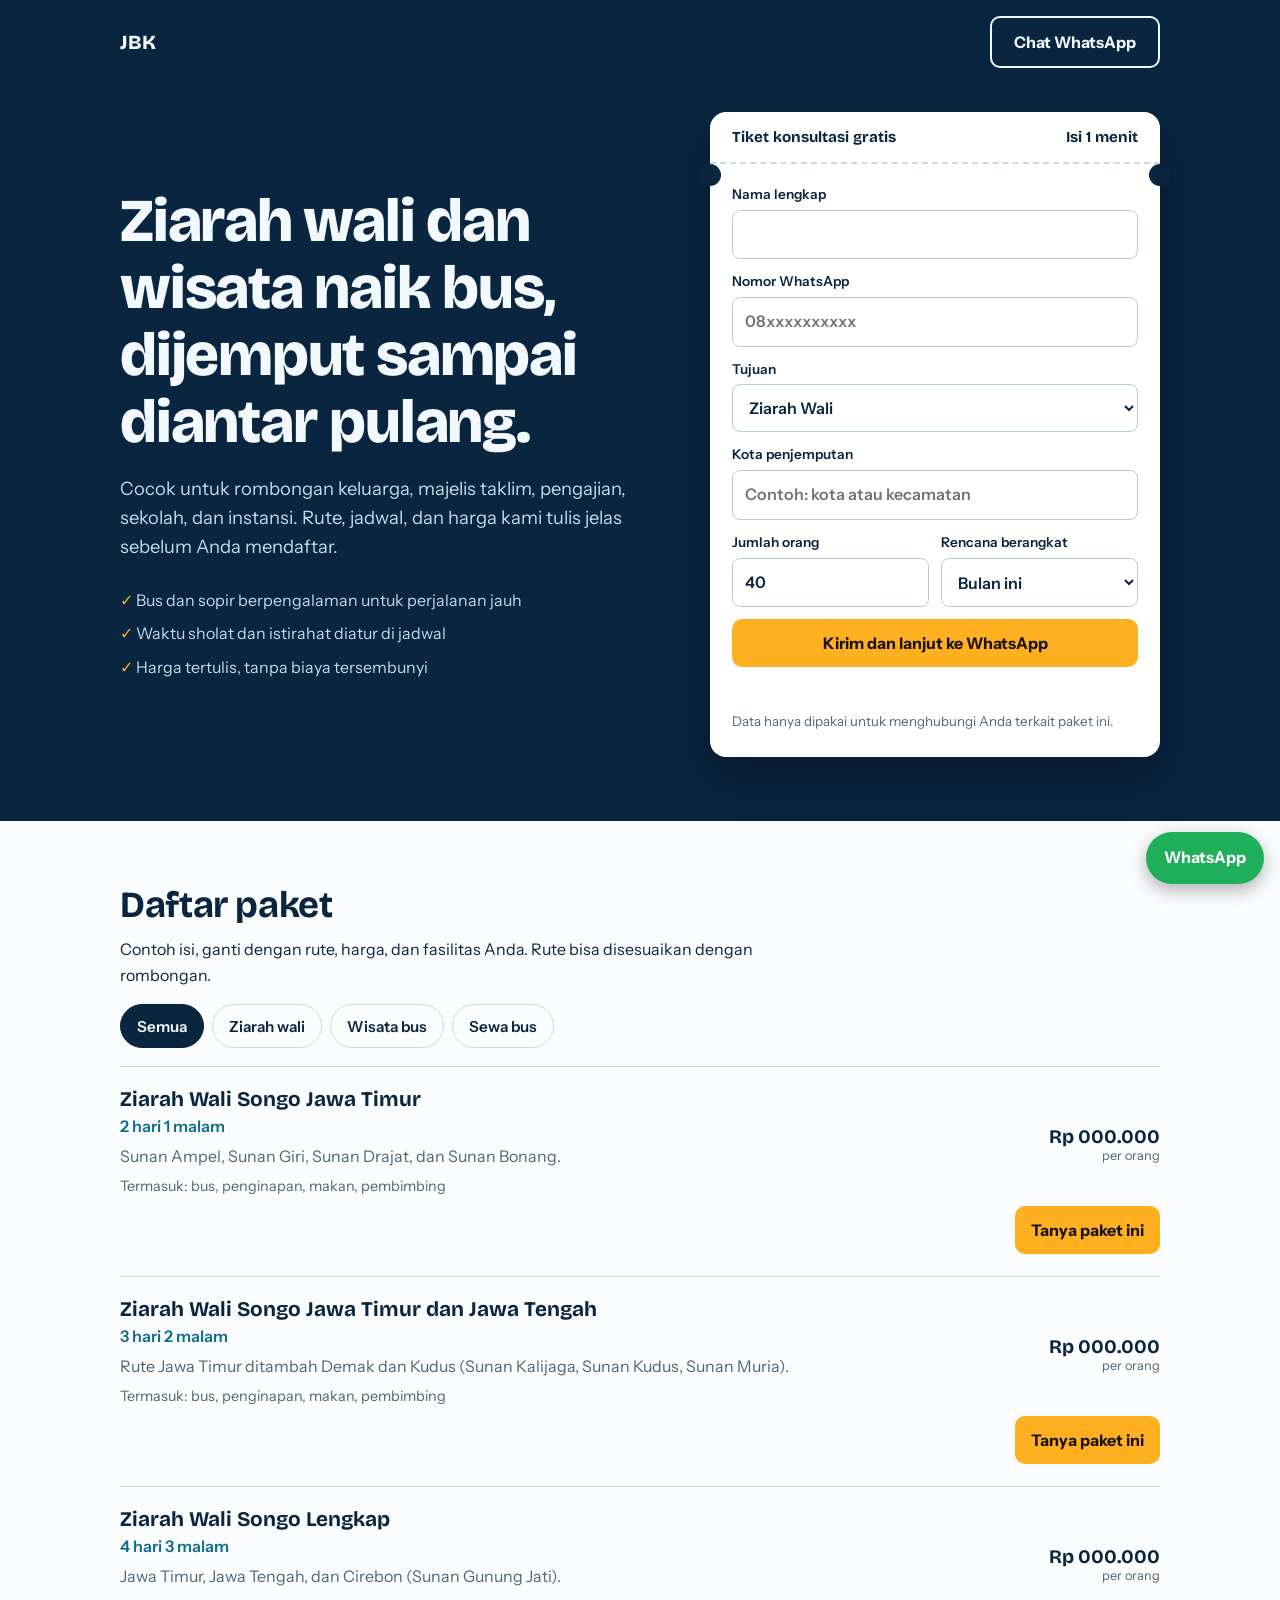
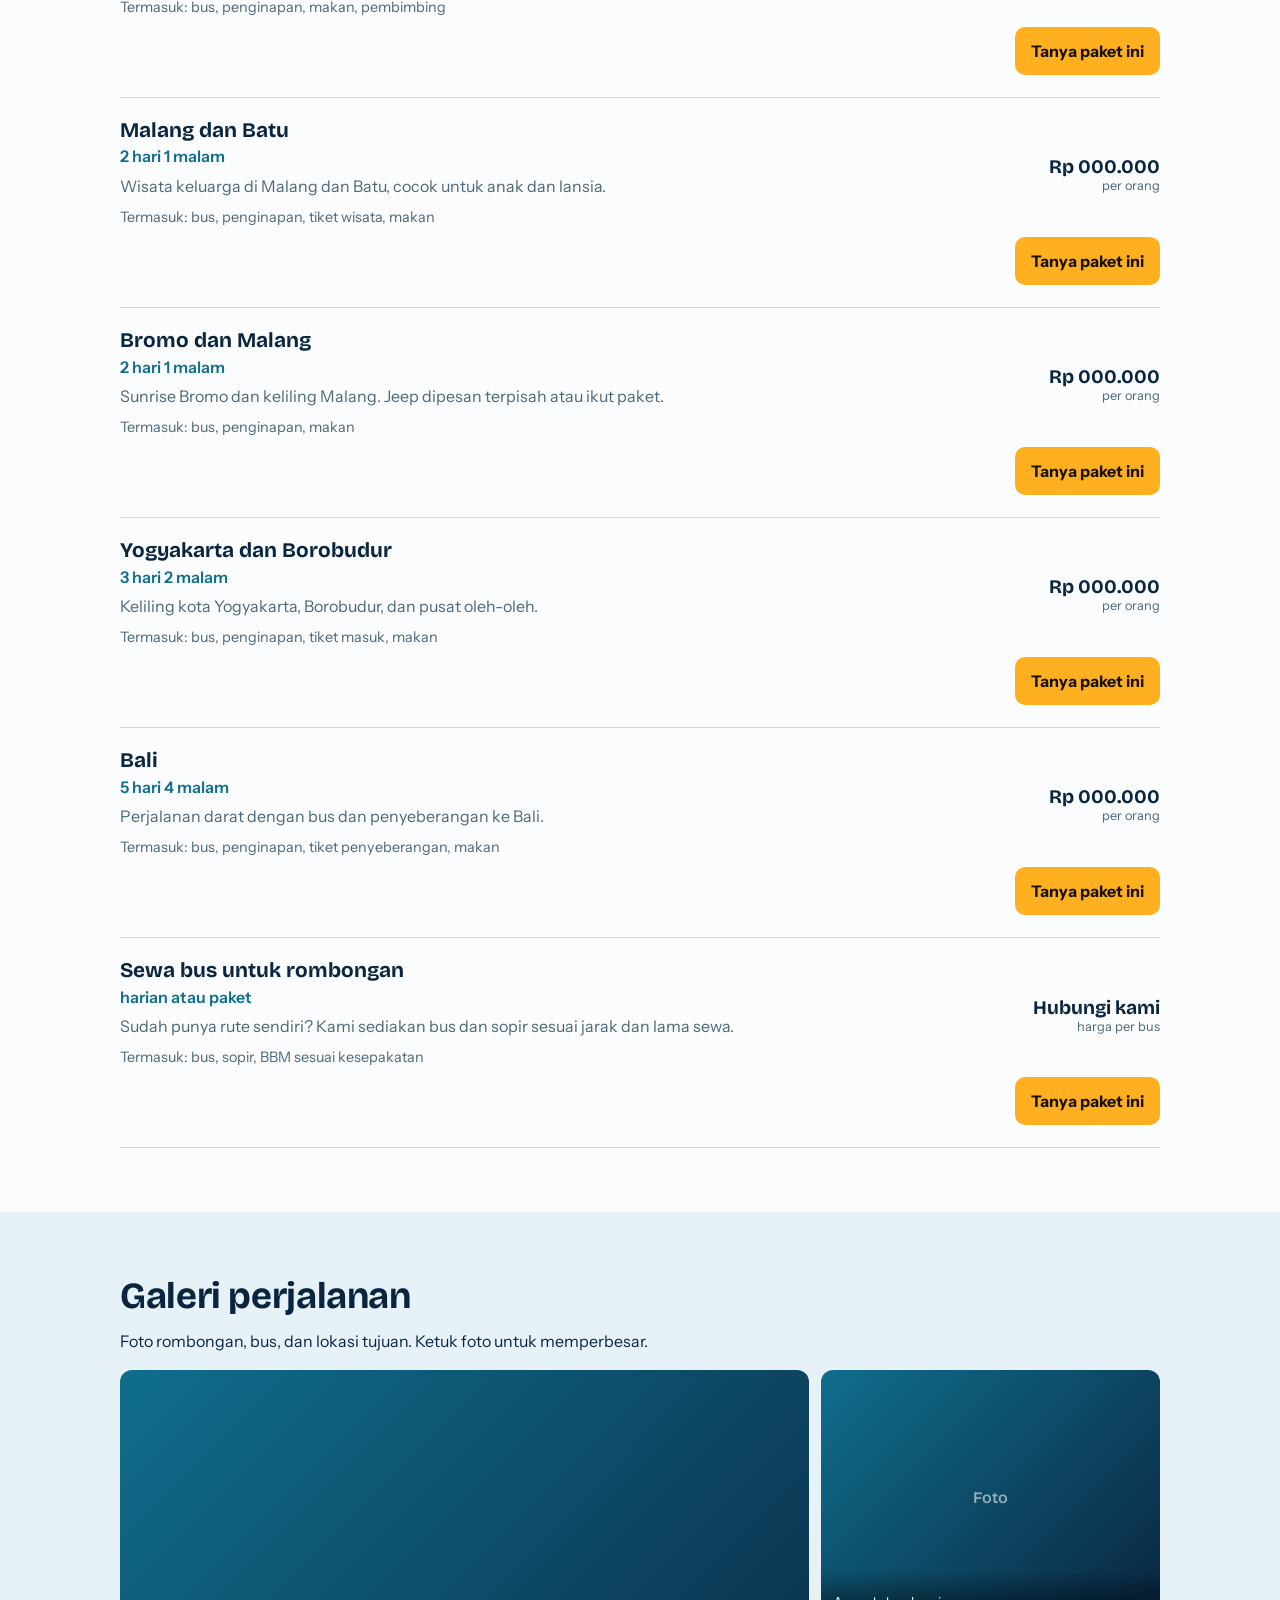
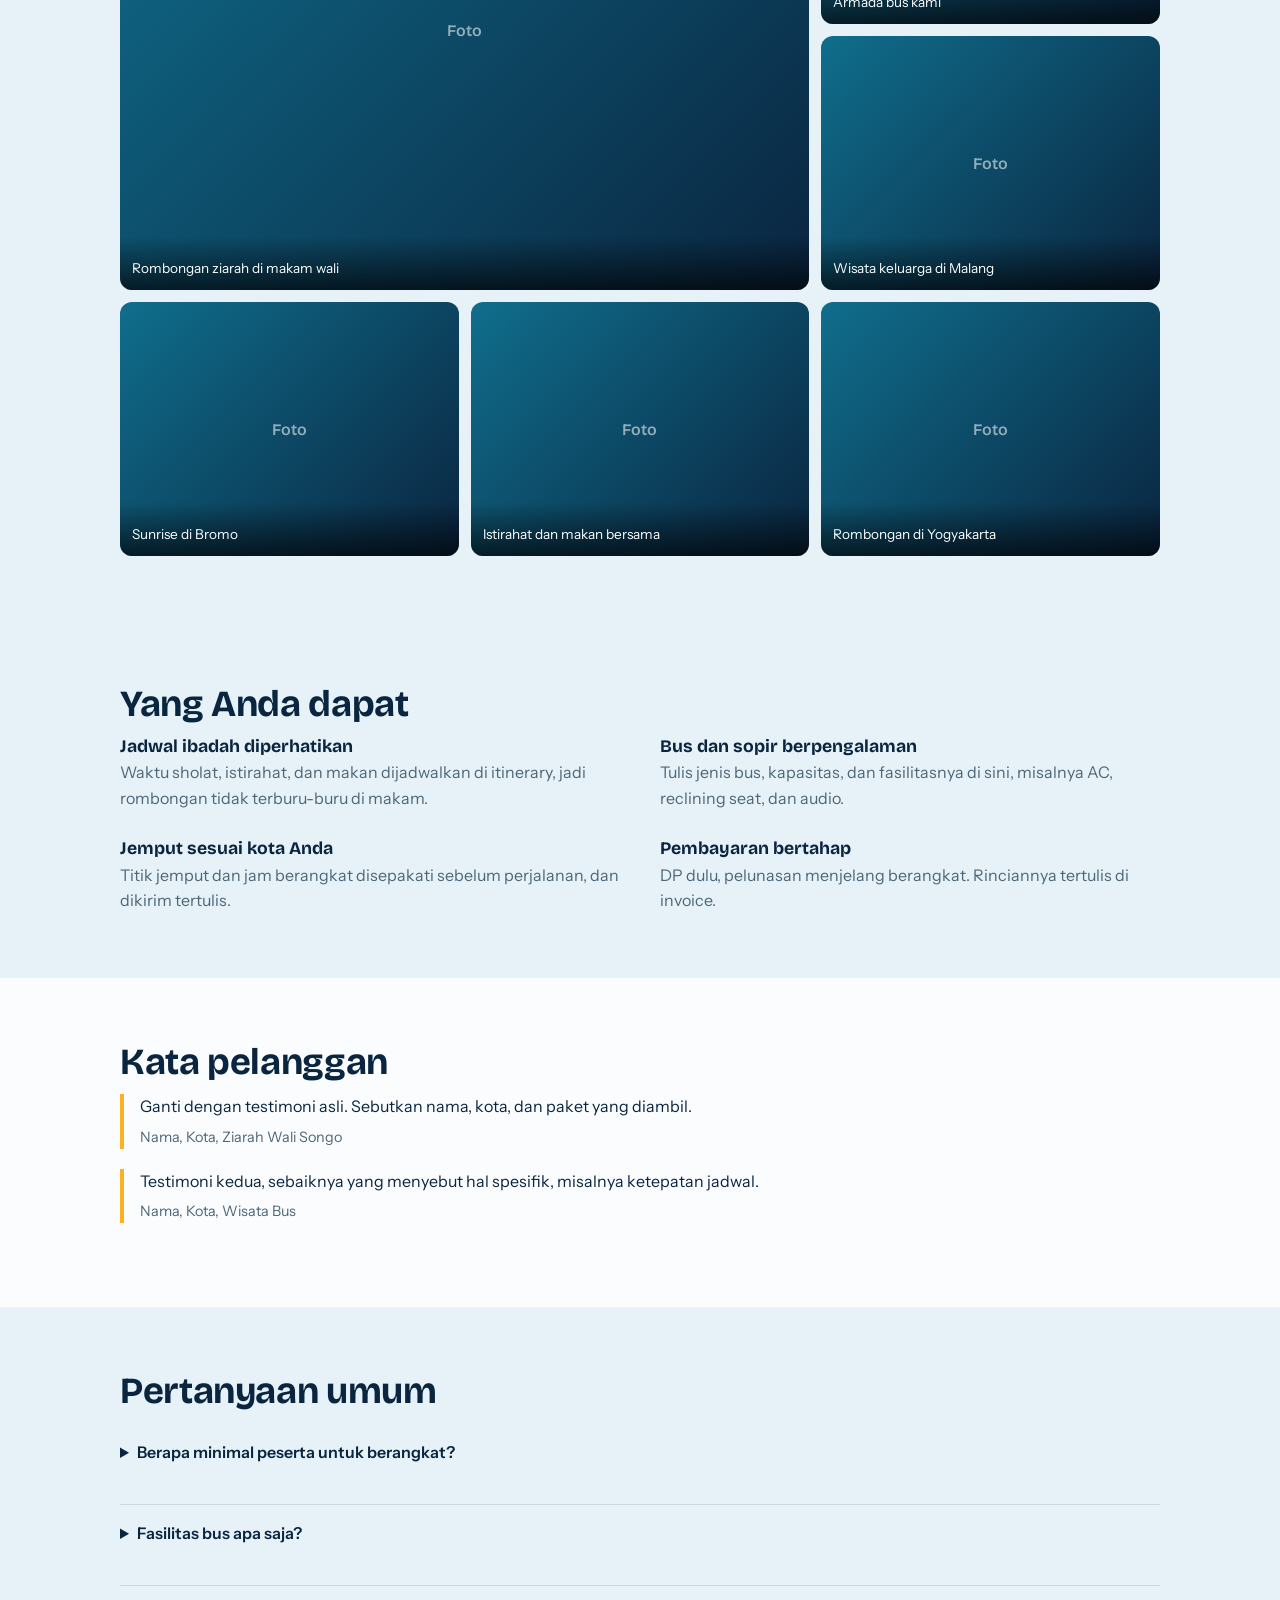
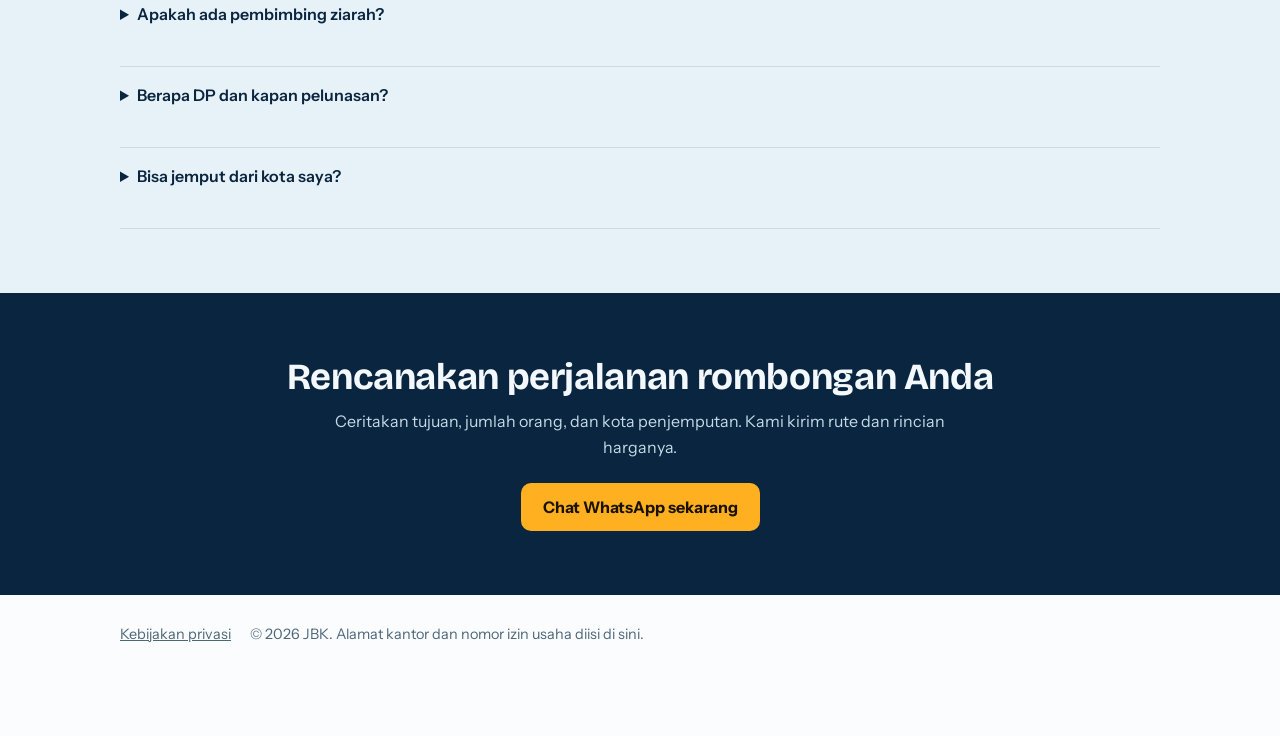
==== commit 09f2c82f: "Add files via upload" ====
--- a/index.html
+++ b/index.html
@@ -4,20 +4,21 @@
 <meta charset="utf-8">
 <meta name="viewport" content="width=device-width, initial-scale=1, viewport-fit=cover">
 <meta name="theme-color" content="#0A2540">
-<title>Wisata dan Ziarah Wali Naik Bus, Harga Jelas | Nama Travel Anda</title>
+<title>Wisata dan Ziarah Wali Naik Bus, Harga Jelas | JBK</title>
 <meta name="description" content="Paket wisata dan ziarah wali dengan bus untuk keluarga, pengajian, dan instansi. Itinerary jelas, harga transparan. Konsultasi gratis via WhatsApp.">
 <link rel="preconnect" href="https://fonts.googleapis.com">
 <link rel="preconnect" href="https://fonts.gstatic.com" crossorigin>
 <link href="https://fonts.googleapis.com/css2?family=Bricolage+Grotesque:wght@600;700;800&family=Instrument+Sans:wght@400;600;700&display=swap" rel="stylesheet">
 <link rel="stylesheet" href="style.css">
 <script src="config.js" defer></script>
+<script src="supabase-config.js" defer></script>
 </head>
 <body>
 
 <div class="hero">
   <div class="wrap">
     <header class="top">
-      <span class="logo">Nama Travel Anda</span>
+      <span class="logo">JBK</span>
       <a class="btn ghost" data-wa="Halo, saya mau tanya paket perjalanan.">Chat WhatsApp</a>
     </header>
     <div class="grid">
@@ -178,7 +179,7 @@
 <footer>
   <div class="wrap">
     <a href="privacy.html">Kebijakan privasi</a>
-    <span>© <span id="year"></span> Nama Travel Anda. Alamat kantor dan nomor izin usaha diisi di sini.</span>
+    <span>© <span id="year"></span> JBK. Alamat kantor dan nomor izin usaha diisi di sini.</span>
   </div>
 </footer>
 
--- a/style.css
+++ b/style.css
@@ -136,3 +136,14 @@
   .chips{flex-wrap:nowrap;overflow-x:auto;margin-right:-16px;padding-right:16px}
   .chip{white-space:nowrap}
 }
+
+/* ===== Poster paket (dari dashboard) ===== */
+.pkg-row.has-poster{grid-template-columns:96px 1fr auto}
+.pkg-row .thumb{grid-row:span 2;padding:0;border:1px solid var(--line);border-radius:8px;overflow:hidden;background:var(--sky);cursor:zoom-in;width:96px;height:128px;align-self:start}
+.pkg-row .thumb img{width:100%;height:100%;object-fit:cover;display:block}
+.pkg-row.has-poster a.btn{grid-column:3}
+@media (max-width:820px){
+  .pkg-row.has-poster{grid-template-columns:88px 1fr}
+  .pkg-row .thumb{width:88px;height:118px;grid-row:span 1}
+  .pkg-row.has-poster .price,.pkg-row.has-poster a.btn{grid-column:1/-1;justify-self:stretch;text-align:left}
+}
